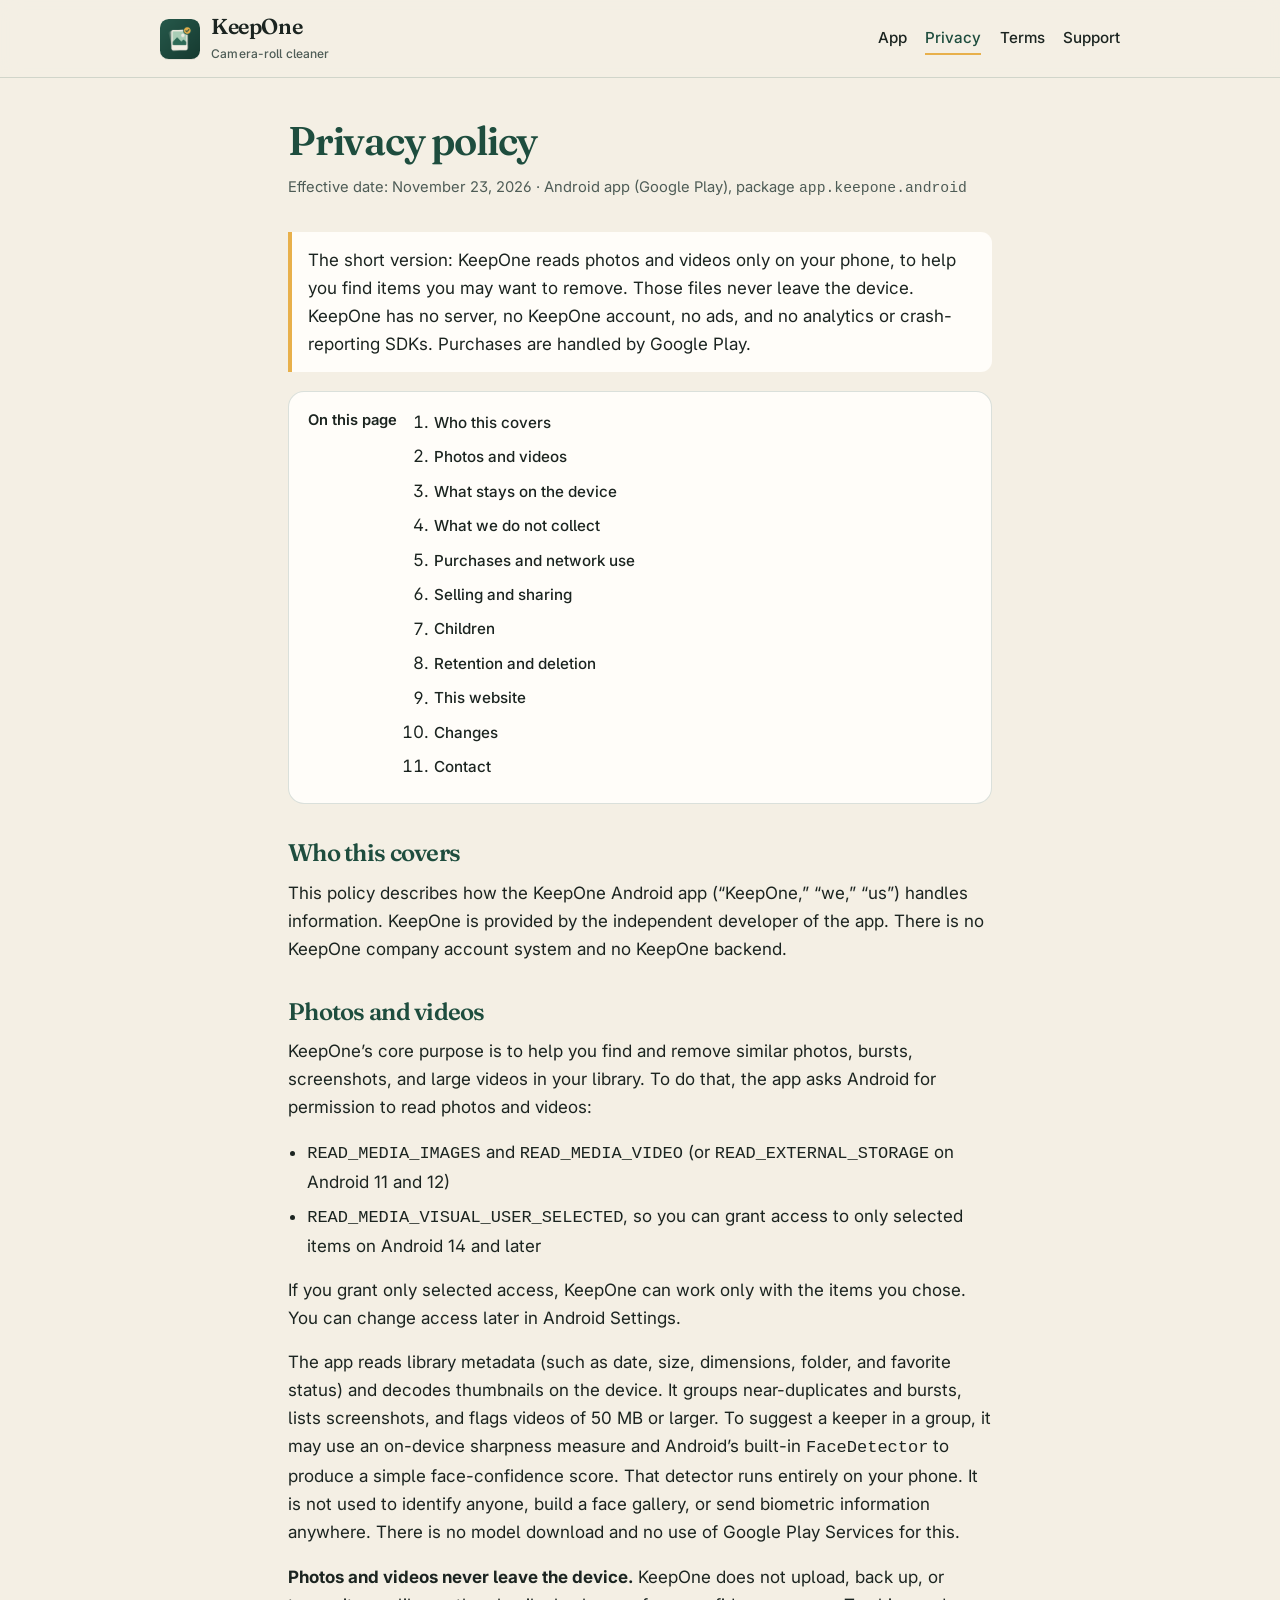
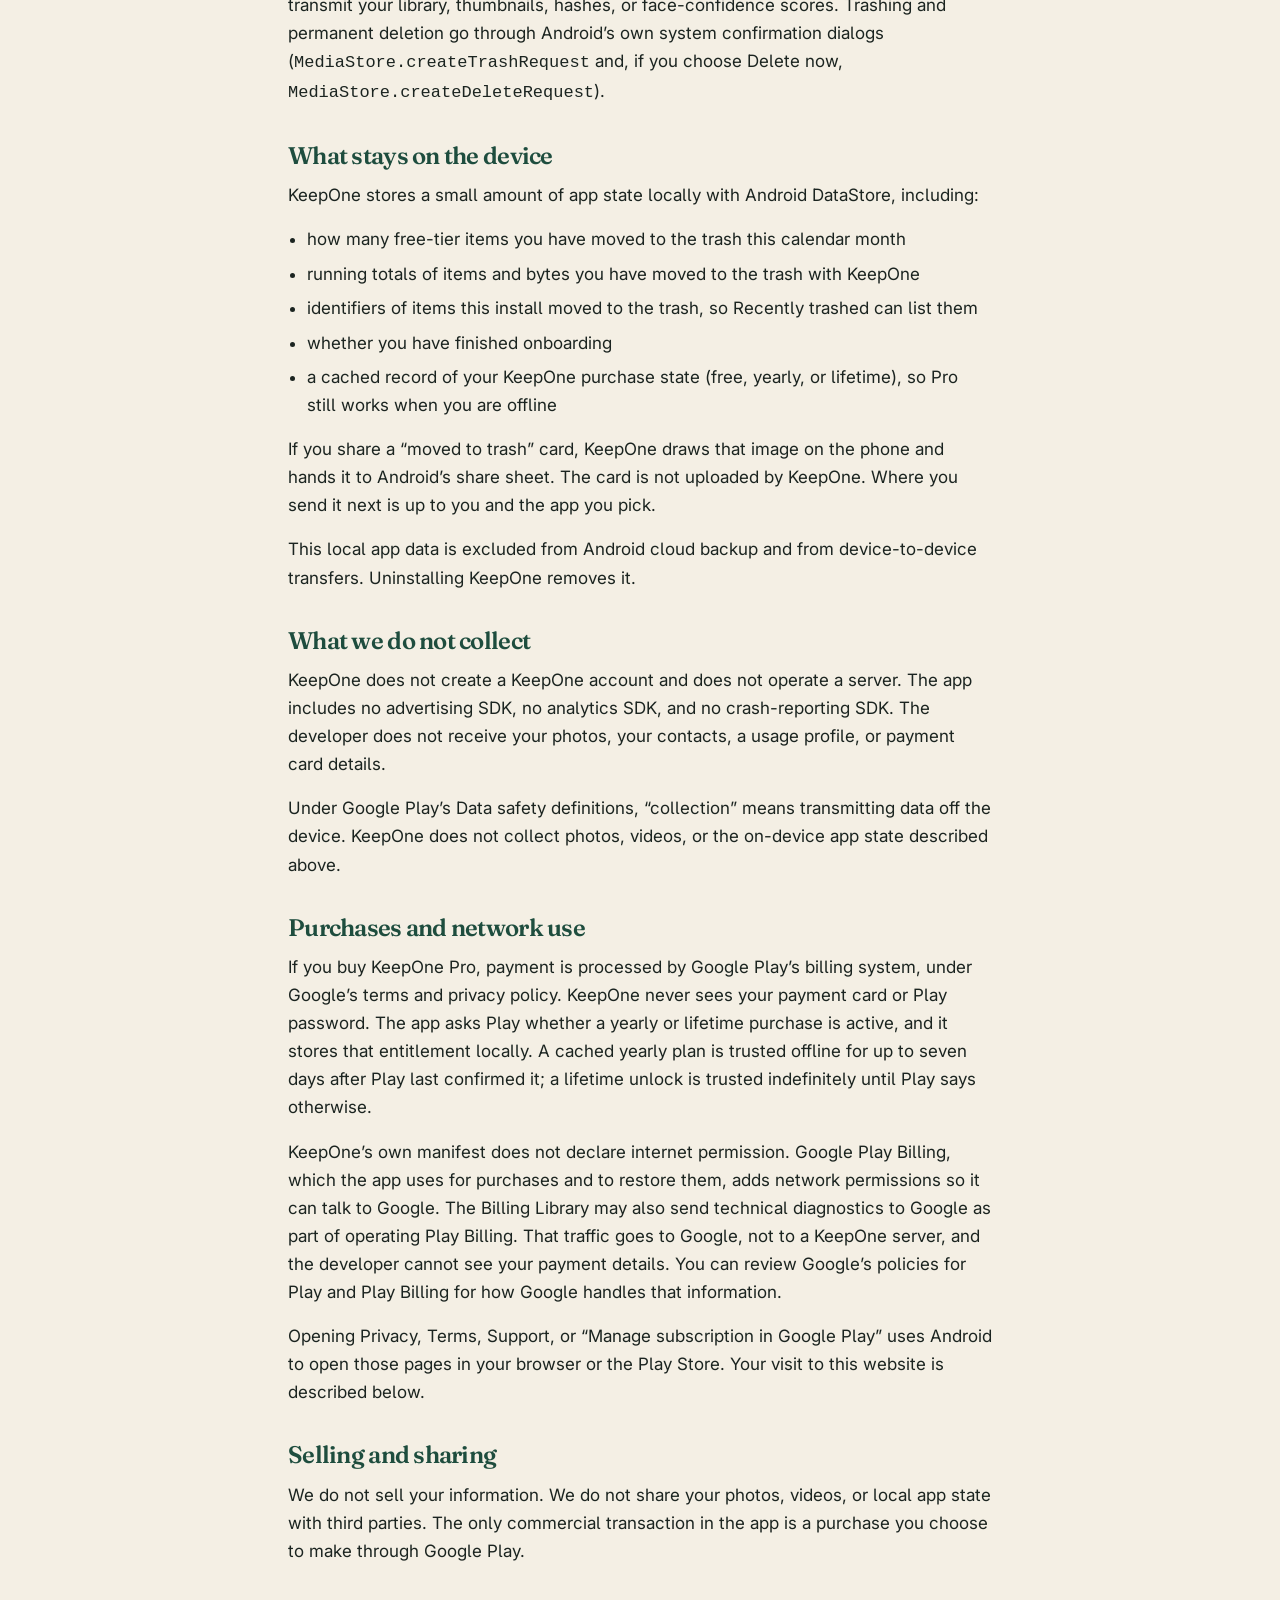
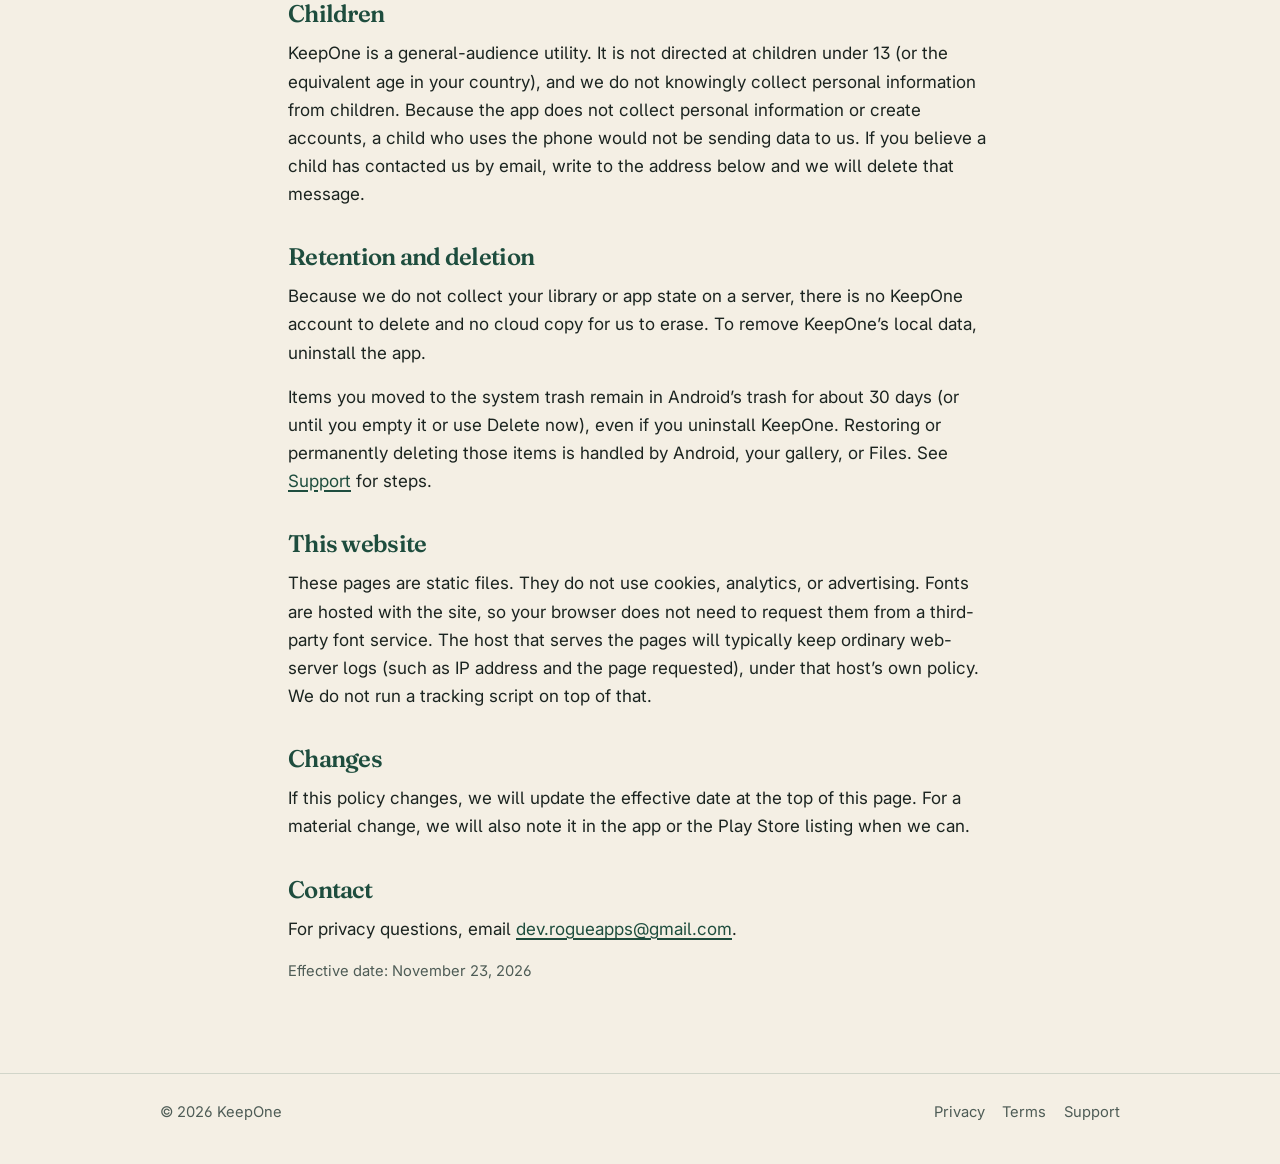
==== privacy.html @ 6fa1e662 "Publish KeepOne privacy, terms, and support pages." ====
<!DOCTYPE html>
<html lang="en-US">
<head>
  <meta charset="utf-8">
  <meta name="viewport" content="width=device-width, initial-scale=1">
  <title>Privacy policy — KeepOne</title>
  <meta name="description" content="KeepOne’s privacy policy. Photos and videos are processed only on your device and never uploaded. Purchases are handled by Google Play.">
  <link rel="icon" href="favicon.ico" sizes="any">
  <link rel="icon" type="image/png" sizes="32x32" href="favicon-32.png">
  <link rel="apple-touch-icon" href="apple-touch-icon.png">
  <link rel="stylesheet" href="styles.css">
</head>
<body>
  <a class="skip" href="#main">Skip to content</a>
  <header class="site-header">
    <div class="header-inner">
      <a class="brand" href="index.html">
        <img src="icon-192.png" width="40" height="40" alt="">
        <span><span class="brand-name">KeepOne</span><span class="brand-tag">Camera-roll cleaner</span></span>
      </a>
      <nav aria-label="Site">
        <a href="index.html">App</a>
        <a href="privacy.html" aria-current="page">Privacy</a>
        <a href="terms.html">Terms</a>
        <a href="support.html">Support</a>
      </nav>
    </div>
  </header>

  <main id="main">
    <article class="wrap">
      <h1 class="page-title">Privacy policy</h1>
      <p class="meta">Effective date: November 23, 2026 · Android app (Google Play), package <code>app.keepone.android</code></p>

      <div class="note">
        <p>The short version: KeepOne reads photos and videos only on your phone, to help you find items you may want to remove. Those files never leave the device. KeepOne has no server, no KeepOne account, no ads, and no analytics or crash-reporting SDKs. Purchases are handled by Google Play.</p>
      </div>

      <nav class="toc" aria-label="On this page">
        <p>On this page</p>
        <ol>
          <li><a href="#who">Who this covers</a></li>
          <li><a href="#photos">Photos and videos</a></li>
          <li><a href="#on-device">What stays on the device</a></li>
          <li><a href="#not-collected">What we do not collect</a></li>
          <li><a href="#billing">Purchases and network use</a></li>
          <li><a href="#sharing">Selling and sharing</a></li>
          <li><a href="#children">Children</a></li>
          <li><a href="#retention">Retention and deletion</a></li>
          <li><a href="#this-site">This website</a></li>
          <li><a href="#changes">Changes</a></li>
          <li><a href="#contact">Contact</a></li>
        </ol>
      </nav>

      <h2 id="who">Who this covers</h2>
      <p>This policy describes how the KeepOne Android app (“KeepOne,” “we,” “us”) handles information. KeepOne is provided by the independent developer of the app. There is no KeepOne company account system and no KeepOne backend.</p>

      <h2 id="photos">Photos and videos</h2>
      <p>KeepOne’s core purpose is to help you find and remove similar photos, bursts, screenshots, and large videos in your library. To do that, the app asks Android for permission to read photos and videos:</p>
      <ul>
        <li><code>READ_MEDIA_IMAGES</code> and <code>READ_MEDIA_VIDEO</code> (or <code>READ_EXTERNAL_STORAGE</code> on Android 11 and 12)</li>
        <li><code>READ_MEDIA_VISUAL_USER_SELECTED</code>, so you can grant access to only selected items on Android 14 and later</li>
      </ul>
      <p>If you grant only selected access, KeepOne can work only with the items you chose. You can change access later in Android Settings.</p>
      <p>The app reads library metadata (such as date, size, dimensions, folder, and favorite status) and decodes thumbnails on the device. It groups near-duplicates and bursts, lists screenshots, and flags videos of 50&nbsp;MB or larger. To suggest a keeper in a group, it may use an on-device sharpness measure and Android’s built-in <code>FaceDetector</code> to produce a simple face-confidence score. That detector runs entirely on your phone. It is not used to identify anyone, build a face gallery, or send biometric information anywhere. There is no model download and no use of Google Play Services for this.</p>
      <p><strong>Photos and videos never leave the device.</strong> KeepOne does not upload, back up, or transmit your library, thumbnails, hashes, or face-confidence scores. Trashing and permanent deletion go through Android’s own system confirmation dialogs (<code>MediaStore.createTrashRequest</code> and, if you choose Delete now, <code>MediaStore.createDeleteRequest</code>).</p>

      <h2 id="on-device">What stays on the device</h2>
      <p>KeepOne stores a small amount of app state locally with Android DataStore, including:</p>
      <ul>
        <li>how many free-tier items you have moved to the trash this calendar month</li>
        <li>running totals of items and bytes you have moved to the trash with KeepOne</li>
        <li>identifiers of items this install moved to the trash, so Recently trashed can list them</li>
        <li>whether you have finished onboarding</li>
        <li>a cached record of your KeepOne purchase state (free, yearly, or lifetime), so Pro still works when you are offline</li>
      </ul>
      <p>If you share a “moved to trash” card, KeepOne draws that image on the phone and hands it to Android’s share sheet. The card is not uploaded by KeepOne. Where you send it next is up to you and the app you pick.</p>
      <p>This local app data is excluded from Android cloud backup and from device-to-device transfers. Uninstalling KeepOne removes it.</p>

      <h2 id="not-collected">What we do not collect</h2>
      <p>KeepOne does not create a KeepOne account and does not operate a server. The app includes no advertising SDK, no analytics SDK, and no crash-reporting SDK. The developer does not receive your photos, your contacts, a usage profile, or payment card details.</p>
      <p>Under Google Play’s Data safety definitions, “collection” means transmitting data off the device. KeepOne does not collect photos, videos, or the on-device app state described above.</p>

      <h2 id="billing">Purchases and network use</h2>
      <p>If you buy KeepOne Pro, payment is processed by Google Play’s billing system, under Google’s terms and privacy policy. KeepOne never sees your payment card or Play password. The app asks Play whether a yearly or lifetime purchase is active, and it stores that entitlement locally. A cached yearly plan is trusted offline for up to seven days after Play last confirmed it; a lifetime unlock is trusted indefinitely until Play says otherwise.</p>
      <p>KeepOne’s own manifest does not declare internet permission. Google Play Billing, which the app uses for purchases and to restore them, adds network permissions so it can talk to Google. The Billing Library may also send technical diagnostics to Google as part of operating Play Billing. That traffic goes to Google, not to a KeepOne server, and the developer cannot see your payment details. You can review Google’s policies for Play and Play Billing for how Google handles that information.</p>
      <p>Opening Privacy, Terms, Support, or “Manage subscription in Google Play” uses Android to open those pages in your browser or the Play Store. Your visit to this website is described below.</p>

      <h2 id="sharing">Selling and sharing</h2>
      <p>We do not sell your information. We do not share your photos, videos, or local app state with third parties. The only commercial transaction in the app is a purchase you choose to make through Google Play.</p>

      <h2 id="children">Children</h2>
      <p>KeepOne is a general-audience utility. It is not directed at children under 13 (or the equivalent age in your country), and we do not knowingly collect personal information from children. Because the app does not collect personal information or create accounts, a child who uses the phone would not be sending data to us. If you believe a child has contacted us by email, write to the address below and we will delete that message.</p>

      <h2 id="retention">Retention and deletion</h2>
      <p>Because we do not collect your library or app state on a server, there is no KeepOne account to delete and no cloud copy for us to erase. To remove KeepOne’s local data, uninstall the app.</p>
      <p>Items you moved to the system trash remain in Android’s trash for about 30 days (or until you empty it or use Delete now), even if you uninstall KeepOne. Restoring or permanently deleting those items is handled by Android, your gallery, or Files. See <a href="support.html">Support</a> for steps.</p>

      <h2 id="this-site">This website</h2>
      <p>These pages are static files. They do not use cookies, analytics, or advertising. Fonts are hosted with the site, so your browser does not need to request them from a third-party font service. The host that serves the pages will typically keep ordinary web-server logs (such as IP address and the page requested), under that host’s own policy. We do not run a tracking script on top of that.</p>

      <h2 id="changes">Changes</h2>
      <p>If this policy changes, we will update the effective date at the top of this page. For a material change, we will also note it in the app or the Play Store listing when we can.</p>

      <h2 id="contact">Contact</h2>
      <p>For privacy questions, email <a href="mailto:dev.rogueapps@gmail.com">dev.rogueapps@gmail.com</a>.</p>
      <p class="meta">Effective date: November 23, 2026</p>
    </article>
  </main>

  <footer class="site-footer">
    <div class="footer-inner">
      <p>© 2026 KeepOne</p>
      <div class="footer-links">
        <a href="privacy.html">Privacy</a>
        <a href="terms.html">Terms</a>
        <a href="support.html">Support</a>
      </div>
    </div>
  </footer>
</body>
</html>
---- styles.css ----
@font-face {
  font-family: "Fraunces";
  src: url("fonts/fraunces.woff") format("woff");
  font-weight: 100 900;
  font-style: normal;
  font-display: swap;
}
@font-face {
  font-family: "Inter";
  src: url("fonts/inter.woff") format("woff");
  font-weight: 100 900;
  font-style: normal;
  font-display: swap;
}

:root {
  --evergreen: #1E4D3E;
  --honey: #E8B04B;
  --cream: #F4EFE4;
  --ink: #1B2420;
  --sage: #A9CDB6;
  --leaf: #3A8F5F;
  --paper: #fffdf9;
  --muted: #4e5c56;
  --line: rgba(30, 77, 62, 0.16);
  --focus: #1E4D3E;
  color-scheme: light;
}

*,
*::before,
*::after { box-sizing: border-box; }

html { scroll-behavior: smooth; }

body {
  margin: 0;
  background: var(--cream);
  color: var(--ink);
  font-family: Inter, "Segoe UI", system-ui, sans-serif;
  font-size: 1.0625rem;
  line-height: 1.65;
  font-feature-settings: "ss01", "cv05";
}

.skip {
  position: absolute;
  left: 1rem;
  top: -4rem;
  background: var(--evergreen);
  color: var(--cream);
  padding: 0.5rem 0.9rem;
  border-radius: 0.4rem;
  z-index: 20;
}
.skip:focus { top: 1rem; }

a {
  color: var(--evergreen);
  text-underline-offset: 0.18em;
  text-decoration-thickness: 1.5px;
}
a:hover { color: #16382d; }
a:focus-visible,
button:focus-visible {
  outline: 3px solid var(--honey);
  outline-offset: 3px;
}

.site-header {
  border-bottom: 1px solid var(--line);
  background: rgba(244, 239, 228, 0.92);
  backdrop-filter: blur(10px);
  position: sticky;
  top: 0;
  z-index: 10;
}
.header-inner,
.footer-inner,
.wrap {
  width: min(44rem, calc(100% - 2.4rem));
  margin: 0 auto;
}
.header-inner {
  width: min(60rem, calc(100% - 2.4rem));
  display: flex;
  align-items: center;
  justify-content: space-between;
  gap: 1rem;
  padding: 0.85rem 0;
  flex-wrap: wrap;
}
.brand {
  display: flex;
  align-items: center;
  gap: 0.7rem;
  text-decoration: none;
  color: var(--ink);
}
.brand img {
  width: 2.5rem;
  height: 2.5rem;
  border-radius: 22%;
  box-shadow: 0 1px 0 rgba(27, 36, 32, 0.08);
}
.brand-name {
  font-family: Fraunces, Georgia, serif;
  font-weight: 600;
  font-size: 1.35rem;
  letter-spacing: -0.02em;
  line-height: 1;
}
.brand-tag {
  display: block;
  font-family: Inter, sans-serif;
  font-size: 0.75rem;
  font-weight: 500;
  color: var(--muted);
  margin-top: 0.15rem;
  letter-spacing: 0.01em;
}
nav {
  display: flex;
  gap: 0.2rem 1.15rem;
  flex-wrap: wrap;
}
nav a {
  text-decoration: none;
  font-weight: 500;
  font-size: 0.95rem;
  color: var(--ink);
  padding: 0.2rem 0;
  border-bottom: 2px solid transparent;
}
nav a:hover { color: var(--evergreen); }
nav a[aria-current="page"] {
  color: var(--evergreen);
  border-bottom-color: var(--honey);
}

main { padding: 2.4rem 0 3.6rem; }

.hero {
  display: grid;
  justify-items: start;
  gap: 1.1rem;
  margin-bottom: 2.4rem;
}
.hero img.hero-icon {
  width: 5.5rem;
  height: 5.5rem;
  border-radius: 22%;
  box-shadow: 0 10px 28px rgba(30, 77, 62, 0.18);
}
h1, h2, h3 {
  font-family: Fraunces, Georgia, serif;
  font-weight: 600;
  letter-spacing: -0.03em;
  line-height: 1.18;
  color: var(--evergreen);
}
h1 {
  font-size: clamp(2.15rem, 5vw, 3.15rem);
  margin: 0 0 0.7rem;
  max-width: 14ch;
}
h1.page-title { max-width: none; font-size: clamp(1.9rem, 4vw, 2.5rem); }
.lede {
  font-size: 1.15rem;
  color: var(--muted);
  margin: 0 0 1.2rem;
  max-width: 38rem;
}
.meta {
  color: var(--muted);
  font-size: 0.92rem;
  margin: 0 0 2rem;
}

.actions { display: flex; flex-wrap: wrap; gap: 0.7rem; }
.btn {
  display: inline-flex;
  align-items: center;
  justify-content: center;
  padding: 0.7rem 1.15rem;
  border-radius: 999px;
  font-weight: 600;
  font-size: 0.95rem;
  text-decoration: none;
  border: 1.5px solid transparent;
}
.btn-primary {
  background: var(--evergreen);
  color: var(--cream);
}
.btn-primary:hover { background: #16382d; color: var(--cream); }
.btn-ghost {
  background: transparent;
  color: var(--evergreen);
  border-color: rgba(30, 77, 62, 0.35);
}
.btn-ghost:hover { background: rgba(30, 77, 62, 0.06); color: var(--evergreen); }

.points {
  list-style: none;
  margin: 0 0 2.4rem;
  padding: 0;
  display: grid;
  gap: 1rem;
}
.points li {
  background: var(--paper);
  border: 1px solid var(--line);
  border-radius: 1rem;
  padding: 1.05rem 1.2rem 1.1rem;
}
.points strong {
  display: block;
  font-family: Fraunces, Georgia, serif;
  font-size: 1.15rem;
  font-weight: 600;
  color: var(--evergreen);
  margin-bottom: 0.25rem;
  letter-spacing: -0.02em;
}
.points p { margin: 0; color: var(--ink); }

.panel {
  background: var(--evergreen);
  color: var(--cream);
  border-radius: 1.15rem;
  padding: 1.4rem 1.5rem 1.5rem;
  margin: 0 0 2.4rem;
}
.panel h2 { color: var(--honey); margin: 0 0 0.7rem; font-size: 1.25rem; }
.panel p, .panel li { color: var(--cream); }
.panel p { margin: 0 0 0.7rem; }
.panel p:last-child { margin-bottom: 0; }
.panel a { color: var(--honey); }
.prices {
  display: grid;
  grid-template-columns: 1fr;
  gap: 0.75rem;
  margin: 1rem 0 0.3rem;
}
@media (min-width: 36rem) {
  .prices { grid-template-columns: 1fr 1fr 1fr; }
}
.price {
  background: rgba(244, 239, 228, 0.08);
  border: 1px solid rgba(244, 239, 228, 0.18);
  border-radius: 0.85rem;
  padding: 0.9rem 1rem;
}
.price .label { display: block; font-size: 0.82rem; letter-spacing: 0.04em; text-transform: uppercase; color: var(--sage); font-weight: 600; }
.price .amount {
  font-family: Fraunces, Georgia, serif;
  font-size: 1.45rem;
  display: block;
  margin: 0.15rem 0 0.2rem;
}
.price .note { font-size: 0.88rem; color: var(--sage); }

h2 { font-size: 1.5rem; margin: 2.2rem 0 0.7rem; }
h3 { font-size: 1.15rem; margin: 1.5rem 0 0.4rem; color: var(--ink); }
p { margin: 0 0 1rem; }
ul, ol { margin: 0 0 1rem; padding-left: 1.2rem; }
li { margin: 0 0 0.4rem; }
li > ul, li > ol { margin-top: 0.35rem; margin-bottom: 0.35rem; }

.toc {
  background: var(--paper);
  border: 1px solid var(--line);
  border-radius: 1rem;
  padding: 1rem 1.2rem;
  margin: 0 0 2rem;
}
.toc p { margin: 0 0 0.4rem; font-weight: 600; font-size: 0.92rem; }
.toc ol { margin: 0; padding-left: 1.15rem; }
.toc a { text-decoration: none; }
.toc a:hover { text-decoration: underline; }

.placeholder {
  display: inline-block;
  font-family: ui-monospace, "SF Mono", Menlo, Consolas, monospace;
  font-size: 0.92em;
  font-weight: 600;
  background: #fff4d4;
  color: #5a3d00;
  border: 1px dashed #c9921c;
  border-radius: 0.35rem;
  padding: 0.05rem 0.4rem;
  letter-spacing: 0.02em;
}
.note {
  background: var(--paper);
  border-left: 4px solid var(--honey);
  padding: 0.85rem 1rem;
  border-radius: 0 0.7rem 0.7rem 0;
  margin: 0 0 1.2rem;
}
.note p:last-child { margin-bottom: 0; }

details {
  background: var(--paper);
  border: 1px solid var(--line);
  border-radius: 0.85rem;
  padding: 0.85rem 1.05rem;
  margin: 0 0 0.65rem;
}
details[open] { padding-bottom: 0.2rem; }
summary {
  cursor: pointer;
  font-weight: 600;
  color: var(--evergreen);
  list-style: none;
}
summary::-webkit-details-marker { display: none; }
summary::before {
  content: "";
  display: inline-block;
  width: 0.45rem;
  height: 0.45rem;
  border-right: 2px solid var(--honey);
  border-bottom: 2px solid var(--honey);
  transform: rotate(-45deg);
  margin-right: 0.65rem;
  position: relative;
  top: -0.1rem;
}
details[open] summary::before { transform: rotate(45deg); top: -0.15rem; }
details p:last-of-type { margin-bottom: 0.5rem; }

.site-footer {
  border-top: 1px solid var(--line);
  padding: 1.6rem 0 2.2rem;
  color: var(--muted);
  font-size: 0.92rem;
}
.footer-inner {
  width: min(60rem, calc(100% - 2.4rem));
  display: flex;
  flex-wrap: wrap;
  gap: 0.6rem 1.2rem;
  justify-content: space-between;
  align-items: baseline;
}
.footer-links { display: flex; flex-wrap: wrap; gap: 0.8rem 1.1rem; }
.footer-links a { color: var(--muted); text-decoration: none; }
.footer-links a:hover { color: var(--evergreen); text-decoration: underline; }

@media (prefers-reduced-motion: reduce) {
  html { scroll-behavior: auto; }
}
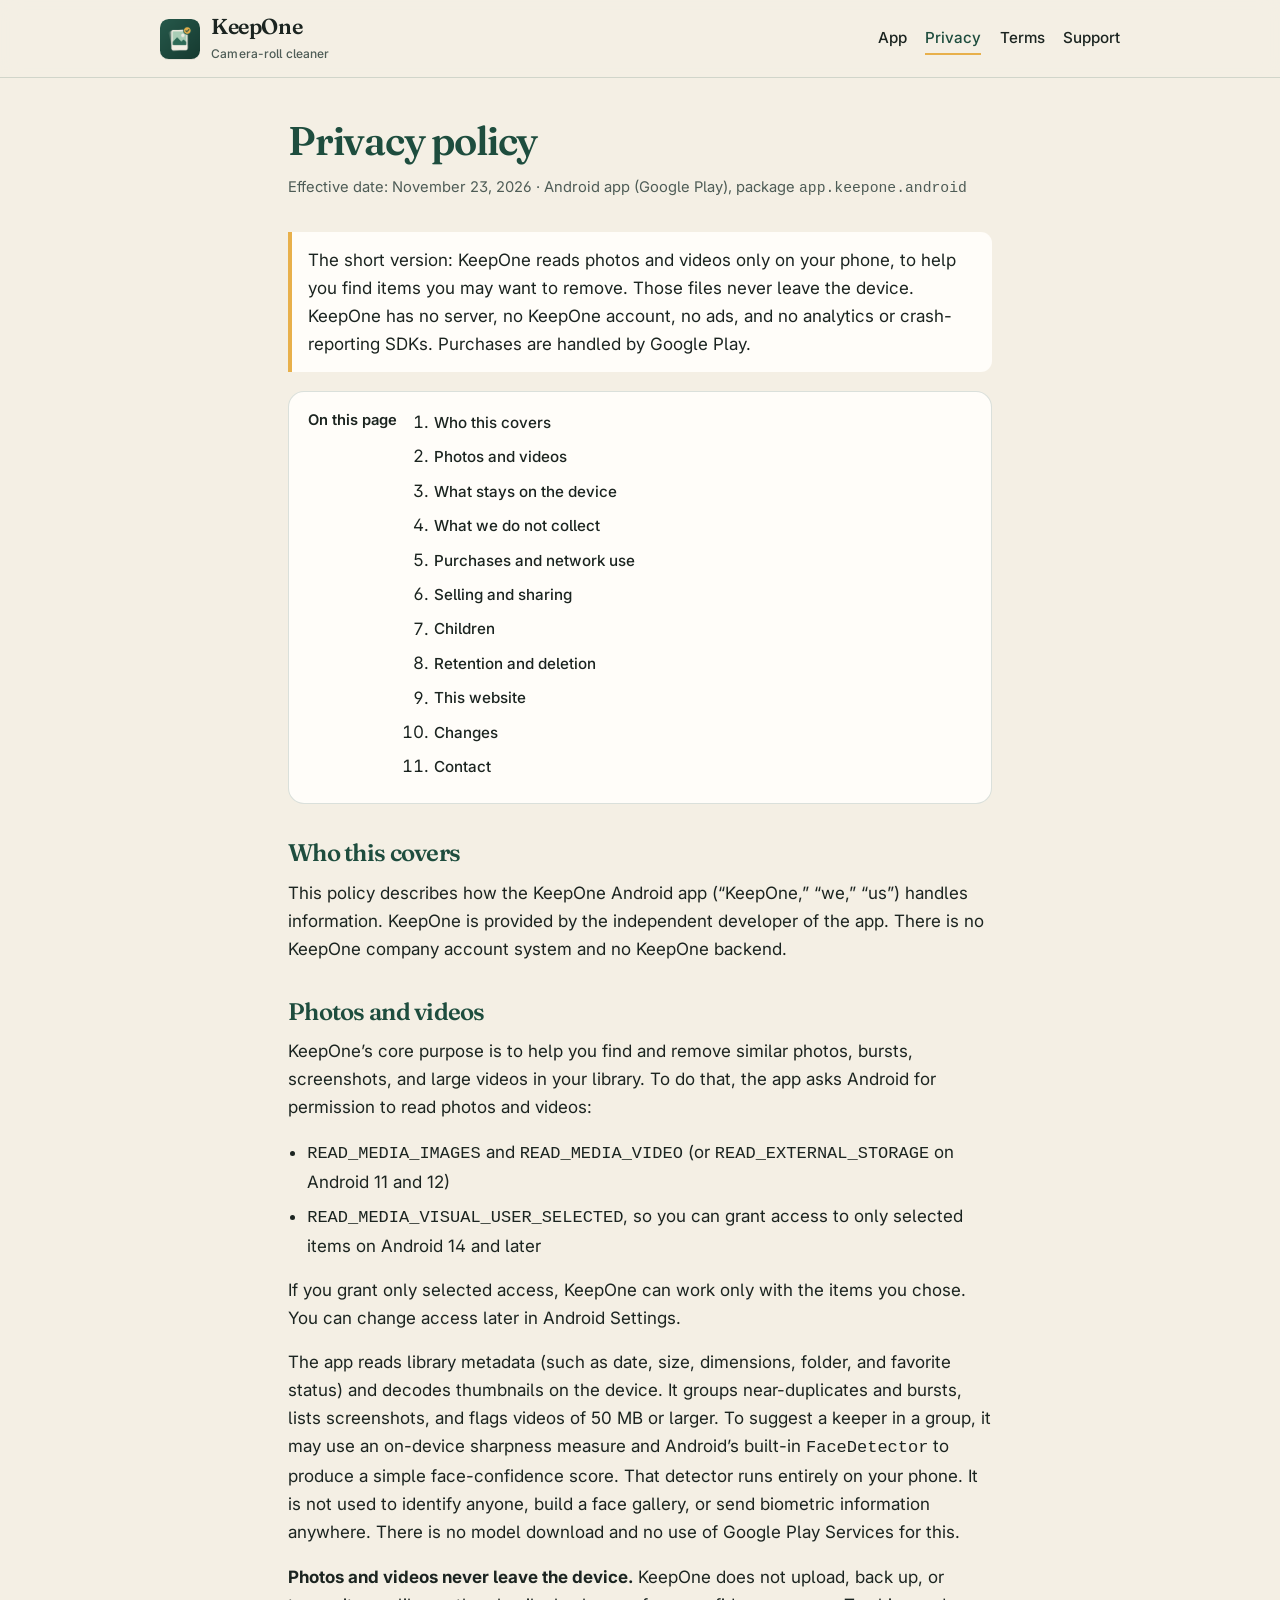
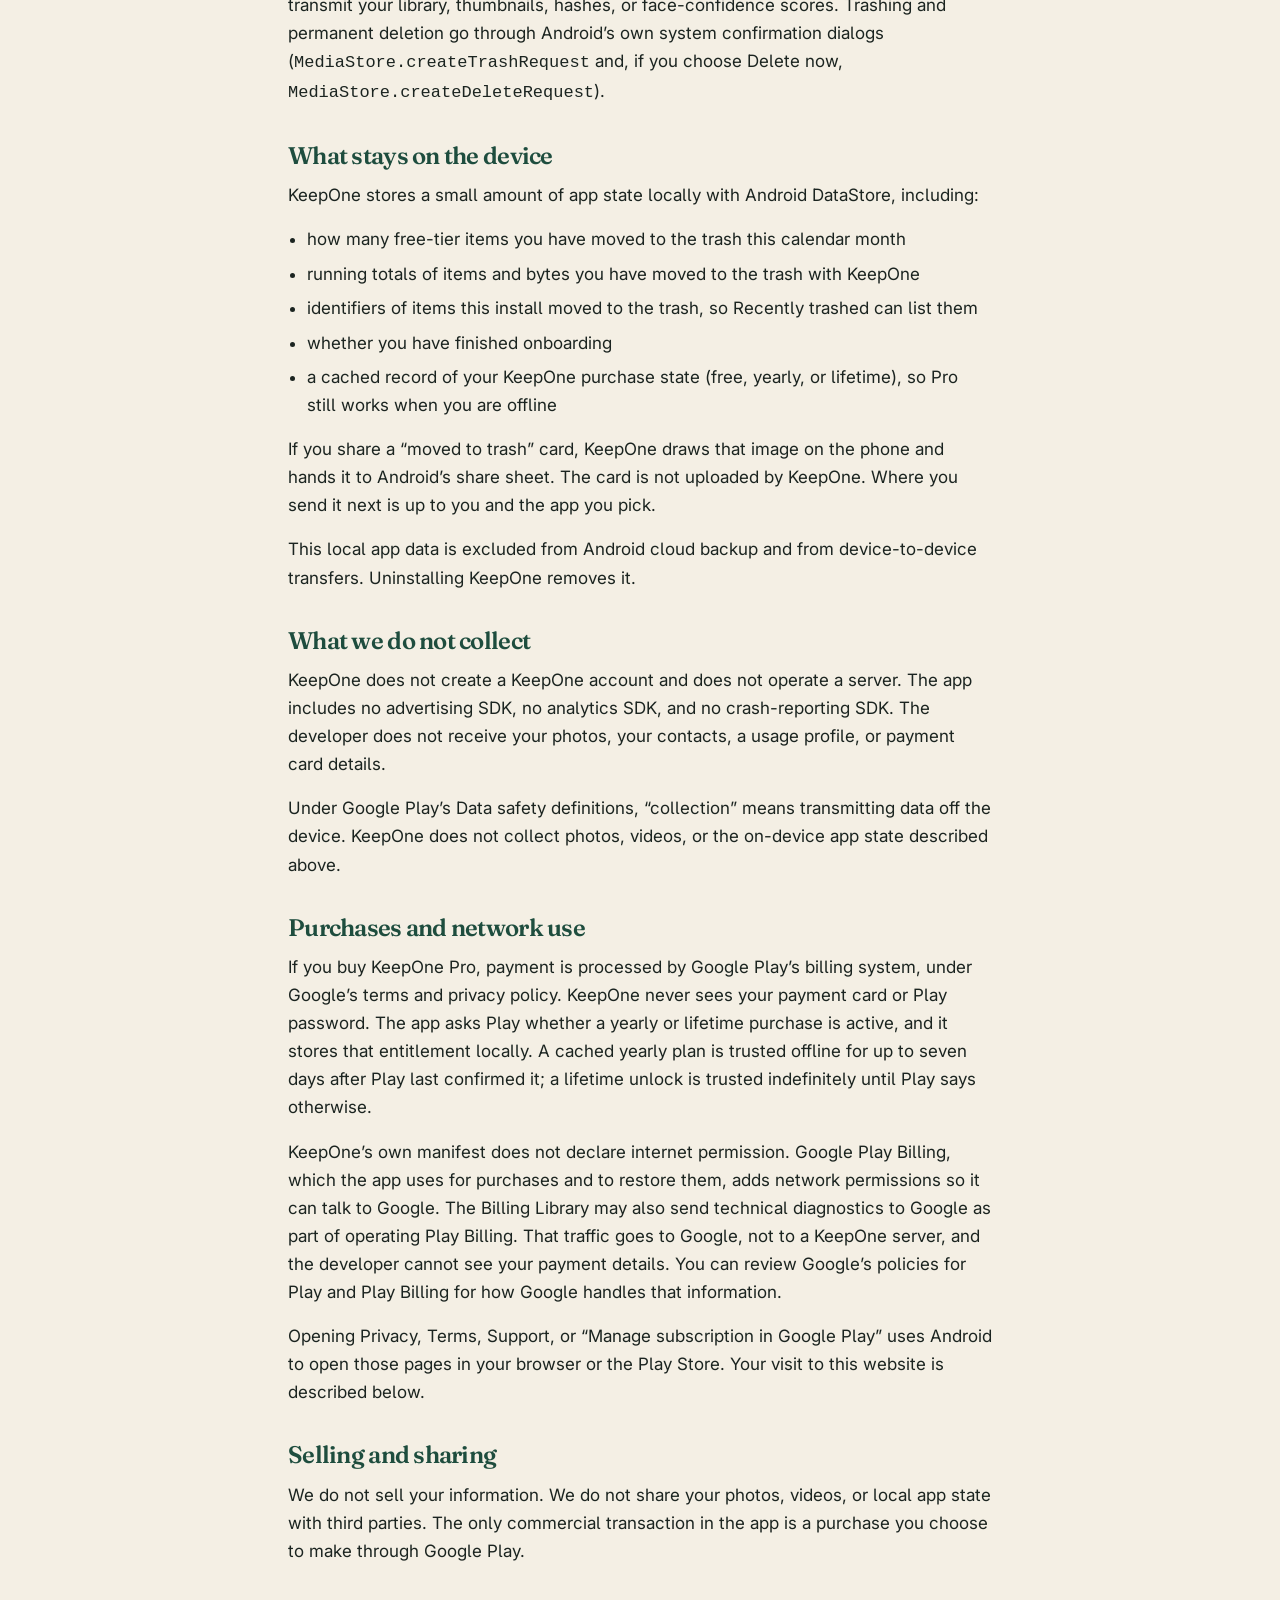
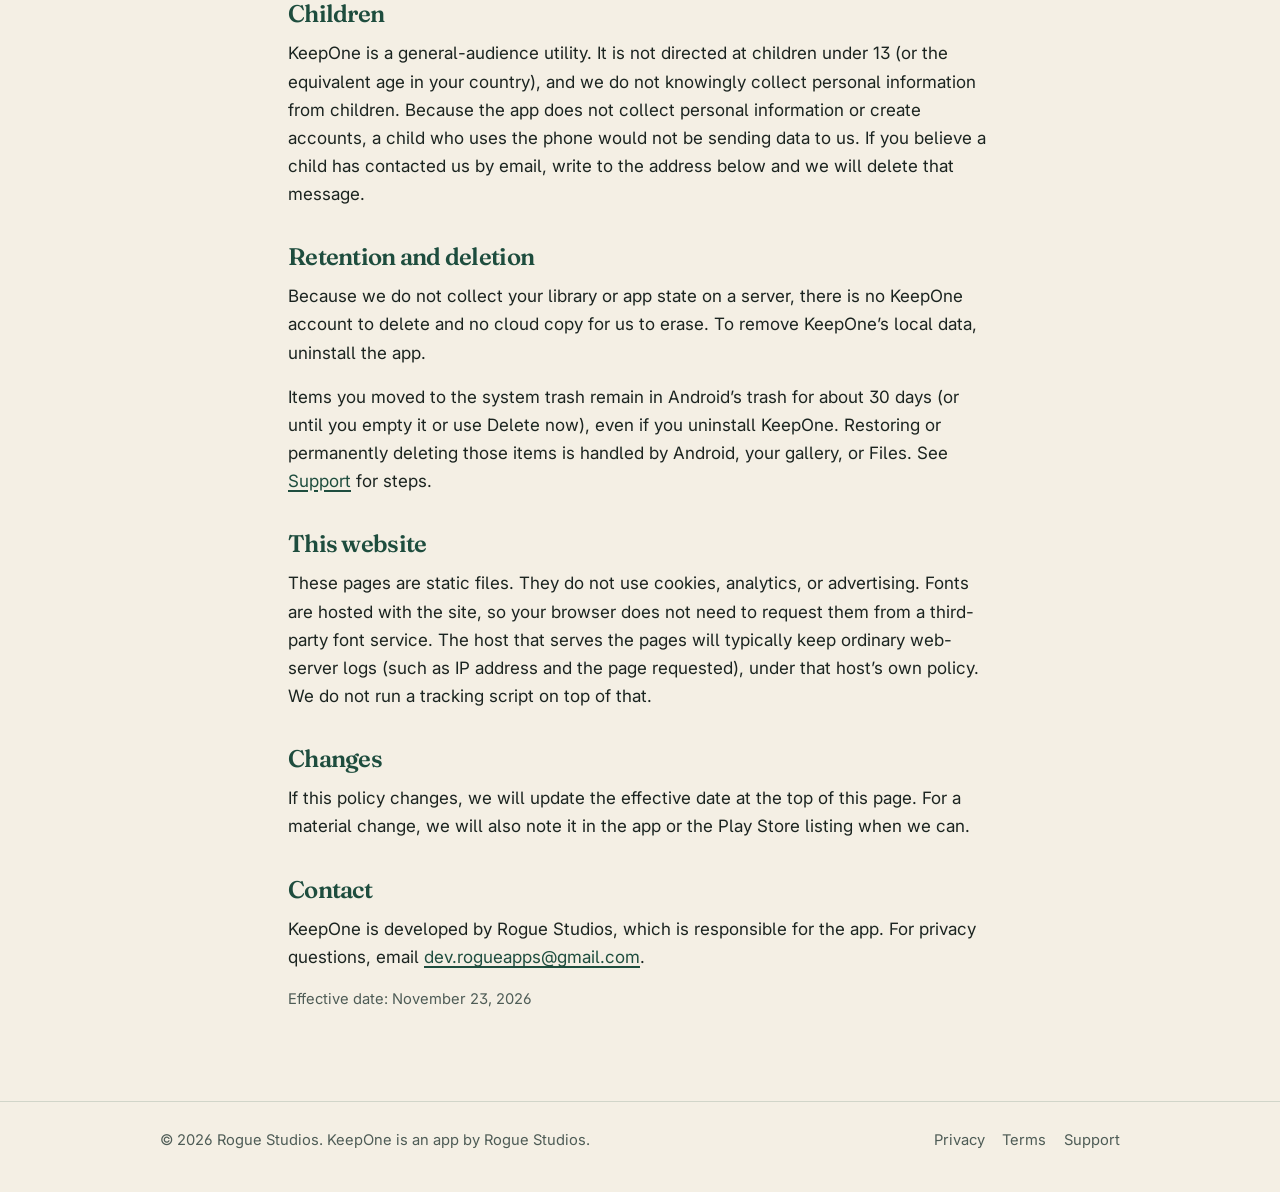
==== commit b60ae80e: "Name Rogue Studios as developer" ====
--- a/privacy.html
+++ b/privacy.html
@@ -104,14 +104,14 @@
       <p>If this policy changes, we will update the effective date at the top of this page. For a material change, we will also note it in the app or the Play Store listing when we can.</p>
 
       <h2 id="contact">Contact</h2>
-      <p>For privacy questions, email <a href="mailto:dev.rogueapps@gmail.com">dev.rogueapps@gmail.com</a>.</p>
+      <p>KeepOne is developed by Rogue Studios, which is responsible for the app. For privacy questions, email <a href="mailto:dev.rogueapps@gmail.com">dev.rogueapps@gmail.com</a>.</p>
       <p class="meta">Effective date: November 23, 2026</p>
     </article>
   </main>
 
   <footer class="site-footer">
     <div class="footer-inner">
-      <p>© 2026 KeepOne</p>
+      <p>© 2026 Rogue Studios. KeepOne is an app by Rogue Studios.</p>
       <div class="footer-links">
         <a href="privacy.html">Privacy</a>
         <a href="terms.html">Terms</a>
